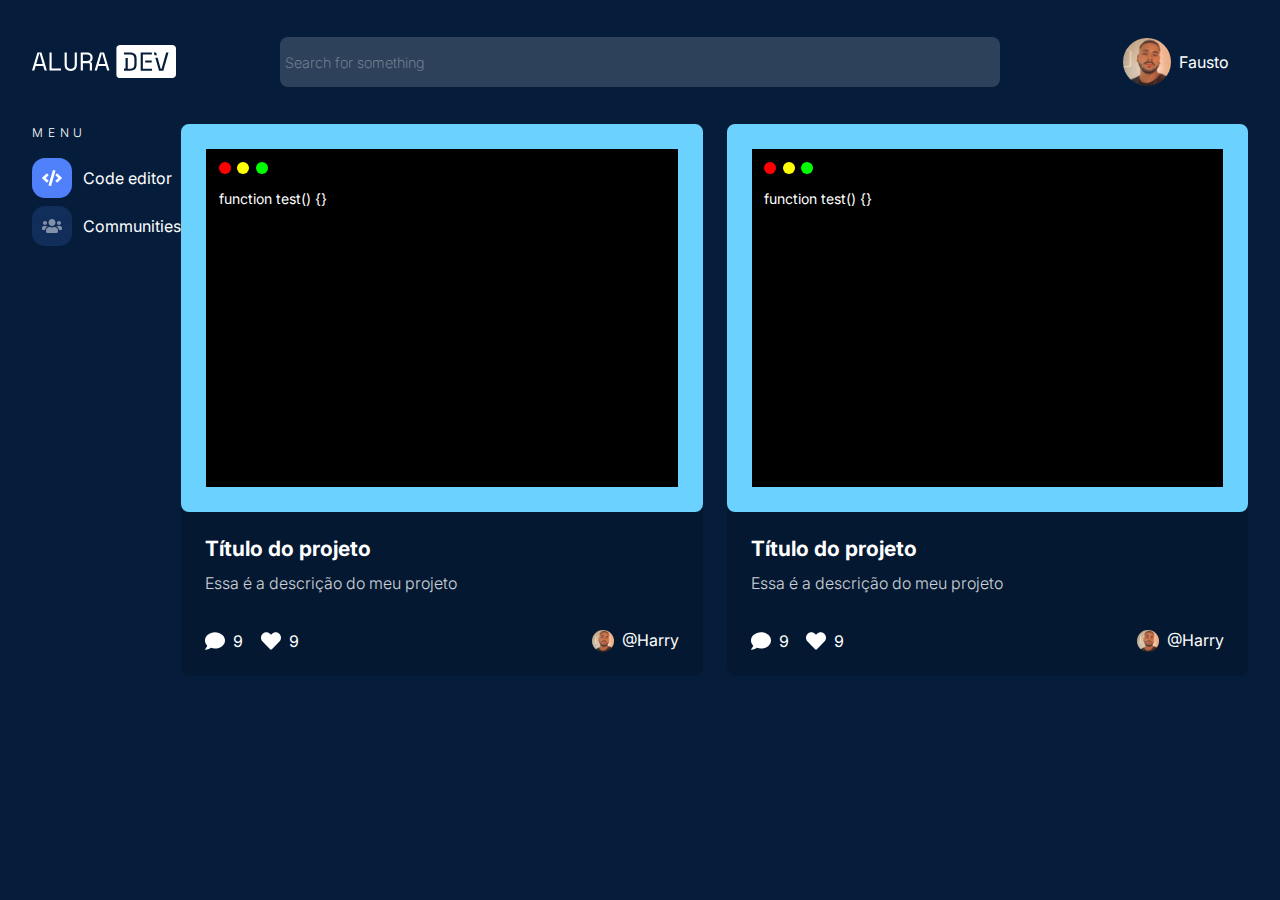
==== comunities.html @ 85c0c9a8 "Aula 2" ====
<!DOCTYPE html>
<html lang="en">
<head>
    <meta charset="UTF-8">
    <meta http-equiv="X-UA-Compatible" content="IE=edge">
    <meta name="viewport" content="width=device-width, initial-scale=1.0">
    <title>AluraDev - Comunidades</title>

    <link rel="stylesheet" href="styles/themesHighlight/dracula.css">

    <link rel="stylesheet" href="styles/global.css">
    <link rel="stylesheet" href="styles/header.css">
    <link rel="stylesheet" href="/styles/componentes/menu/index.css">
    <link rel="stylesheet" href="/styles/componentes/modal/index.css">
    <link rel="stylesheet" href="/styles/componentes/container-code/index.css">
    <link rel="stylesheet" href="/styles/pages/comunities.css">

    <link rel="preconnect" href="https://fonts.googleapis.com">
    <link rel="preconnect" href="https://fonts.gstatic.com" crossorigin>
    <link href="https://fonts.googleapis.com/css2?family=Inter:wght@200;300;400;700&display=swap" rel="stylesheet">
</head>
<body>
    <header>
        <h1 class="title">
            <img  src="/images/Logo.svg" alt="Logo">
        </h1>

        <form action="" id="searchForm">
            <label for="search" hidden></label>
            <input class="model-input hidden" name="search" type="search" placeholder="Search for something">
        </form>

        <div class="profile-container">
            <img class="profile-img hidden" src="/images/minhacara.jpg" alt="Profile Photo" class="hidden"/>
            <p class="hidden">Fausto</p>
            
            <button class="buscar"><img src="/images/icons/search.svg" alt="buscar item" class="icon-search"></button>
            <button class="sumario"><img src="/images/icons/sumario.svg" alt="mostrar sumario" class="icon-sumario"></button>
        </div>
    </header>

    <main>
        <aside>
            <nav class="menu hidden">
                <h2 class="category">menu</h2>
                <ul>
                    <li>
                        <a href="/">
                            <img src="/images/icons/icon_code.svg" alt="" class="selected">
                            Code editor
                        </a>
                    </li>
                    <li>
                        <a href="/comunities.html">
                            <img src="/images/icons/icon_users.svg" alt="">
                            Communities
                        </a>
                    </li>
                </ul>
            </nav>
        </aside>

        <div class="main">
            
            <div class="container">
                <div class="container-code">
                    <div class="header-code">
                        <div class="dot"></div>
                        <div class="dot"></div>
                        <div class="dot"></div>
                    </div>
    
                    <div class="main-code">
                        <code class="preview" contenteditable="true" aria-label="Code editor" spellcheck="false">function test() {}</code>
                    </div>
                </div>

                <div class="container-text">
                    <h3>Título do projeto</h3>

                    <p>Essa é a descrição do meu projeto</p>

                    <div class="text-icons">
                        <div class="flex-icons">
                            <div class="contain-flex"> 
                                <img src="/images/icons/icon_coment.svg" alt="">
                                <p>9</p>
                            </div>
        
                            <div class="contain-flex">
                                <img src="/images/icons/icon_favorite.svg" alt="">
                                <p>9</p>
                            </div>
                        </div>

                        <div class="contain-flex">
                            <img class="face-icon" src="/images/minhacara.jpg" alt="">
                            <p>@Harry</p>
                        </div>
                    </div>
                </div>
            </div>


            <div class="container">
                <div class="container-code">
                    <div class="header-code">
                        <div class="dot"></div>
                        <div class="dot"></div>
                        <div class="dot"></div>
                    </div>
    
                    <div class="main-code">
                        <code class="preview" contenteditable="true" aria-label="Code editor" spellcheck="false">function test() {}</code>
                    </div>
                </div>

                <div class="container-text">
                    <h3>Título do projeto</h3>

                    <p>Essa é a descrição do meu projeto</p>

                    <div class="text-icons">
                        <div class="flex-icons">
                            <div class="contain-flex"> 
                                <img src="/images/icons/icon_coment.svg" alt="">
                                <p>9</p>
                            </div>
        
                            <div class="contain-flex">
                                <img src="/images/icons/icon_favorite.svg" alt="">
                                <p>9</p>
                            </div>
                        </div>

                        <div class="contain-flex">
                            <img class="face-icon" src="/images/minhacara.jpg" alt="">
                            <p>@Harry</p>
                        </div>
                    </div>
                </div>
            </div>
            
        </div>


        <aside class="modal hidden">
            <nav class="menu">
                <ul>
                    <li>
                        <a href="/">
                            <img src="/images/icons/icon_code.svg" alt="" class="selected">
                            Code editor
                        </a>
                    </li>
                    <li>
                        <a href="/comunities.html">
                            <img src="/images/icons/icon_users.svg" alt="">
                            Communities
                        </a>
                    </li>
                </ul>
            </nav>
    
            <div class="line"></div>
    
            <div class="profile-container">
                <img class="profile-img" src="/images/minhacara.jpg" alt="Profile Photo" />
                <p>Fausto</p>
            </div>
        </aside>
    </main>

    <script src="/modal.js"></script>
</body>
</html>
---- styles/themesHighlight/dracula.css ----
/*!
  Theme: Darcula
  Author: jetbrains
  License: ~ MIT (or more permissive) [via base16-schemes-source]
  Maintainer: @highlightjs/core-team
  Version: 2021.05.0
*/

/*
  WARNING: DO NOT EDIT THIS FILE DIRECTLY.
  This theme file was auto-generated from the Base16 scheme darcula
  by the Highlight.js Base16 template builder.
  - https://github.com/highlightjs/base16-highlightjs
*/

/*
base00  #2b2b2b  Default Background
base01  #323232  Lighter Background (Used for status bars, line number and folding marks)
base02  #323232  Selection Background
base03  #606366  Comments, Invisibles, Line Highlighting
base04  #a4a3a3  Dark Foreground (Used for status bars)
base05  #a9b7c6  Default Foreground, Caret, Delimiters, Operators
base06  #ffc66d  Light Foreground (Not often used)
base07  #ffffff  Light Background (Not often used)
base08  #4eade5  Variables, XML Tags, Markup Link Text, Markup Lists, Diff Deleted
base09  #689757  Integers, Boolean, Constants, XML Attributes, Markup Link Url
base0A  #bbb529  Classes, Markup Bold, Search Text Background
base0B  #6a8759  Strings, Inherited Class, Markup Code, Diff Inserted
base0C  #629755  Support, Regular Expressions, Escape Characters, Markup Quotes
base0D  #9876aa  Functions, Methods, Attribute IDs, Headings
base0E  #cc7832  Keywords, Storage, Selector, Markup Italic, Diff Changed
base0F  #808080  Deprecated, Opening/Closing Embedded Language Tags, e.g. <?php ?>
*/

pre code.hljs {
  display: block;
  overflow-x: auto;
  padding: 1em;
}

code.hljs {
  padding: 3px 5px;
}

.hljs {
  color: #a9b7c6;
  background: #2b2b2b;
}

.hljs ::selection {
  color: #323232;
}

/* purposely do not highlight these things */
.hljs-formula,
.hljs-params,
.hljs-property {
}

/* base03 - #606366 -  Comments, Invisibles, Line Highlighting */
.hljs-comment {
  color: #606366;
}

/* base04 - #a4a3a3 -  Dark Foreground (Used for status bars) */
.hljs-tag {
  color: #a4a3a3;
}

/* base05 - #a9b7c6 -  Default Foreground, Caret, Delimiters, Operators */
.hljs-subst,
.hljs-punctuation,
.hljs-operator {
  color: #a9b7c6;
}

.hljs-operator {
  opacity: 0.7;
}

/* base08 - Variables, XML Tags, Markup Link Text, Markup Lists, Diff Deleted */
.hljs-bullet,
.hljs-variable,
.hljs-template-variable,
.hljs-selector-tag,
.hljs-name,
.hljs-deletion {
  color: #4eade5;
}

/* base09 - Integers, Boolean, Constants, XML Attributes, Markup Link Url */
.hljs-symbol,
.hljs-number,
.hljs-link,
.hljs-attr,
.hljs-variable.constant_,
.hljs-literal {
  color: #689757;
}

/* base0A - Classes, Markup Bold, Search Text Background */
.hljs-title,
.hljs-class .hljs-title,
.hljs-title.class_ {
  color: #bbb529;
}

.hljs-strong {
  font-weight: bold;
  color: #bbb529;
}

/* base0B - Strings, Inherited Class, Markup Code, Diff Inserted */
.hljs-code,
.hljs-addition,
.hljs-title.class_.inherited__,
.hljs-string {
  color: #6a8759;
}

/* base0C - Support, Regular Expressions, Escape Characters, Markup Quotes */
.hljs-built_in,
  .hljs-doctag, /* guessing */
  .hljs-quote,
  .hljs-keyword.hljs-atrule,
  .hljs-regexp {
  color: #629755;
}

/* base0D - Functions, Methods, Attribute IDs, Headings */
.hljs-function .hljs-title,
.hljs-attribute,
.ruby .hljs-property,
.hljs-title.function_,
.hljs-section {
  color: #9876aa;
}

/* base0E - Keywords, Storage, Selector, Markup Italic, Diff Changed */
.hljs-type,
  /* .hljs-selector-id, */
  /* .hljs-selector-class, */
  /* .hljs-selector-attr, */
  /* .hljs-selector-pseudo, */
  .hljs-template-tag,
  .diff .hljs-meta,
  .hljs-keyword {
  color: #cc7832;
}
.hljs-emphasis {
  color: #cc7832;
  font-style: italic;
}

/* base0F - Deprecated, Opening/Closing Embedded Language Tags, e.g. <?php ?> */
.hljs-meta,
  /*
    prevent top level .keyword and .string scopes
    from leaking into meta by accident
  */
  .hljs-meta .hljs-keyword,
  .hljs-meta .hljs-string {
  color: #808080;
}

.hljs-meta .hljs-keyword,
  /* for v10 compatible themes */
  .hljs-meta-keyword {
  font-weight: bold;
}
---- styles/global.css ----
* {
  vertical-align: baseline;
  font-weight: 400;
  font-family: "Inter", sans-serif;
  font-style: inherit;
  font-size: 100%;
  list-style: none;
  border: 0 none;
  outline: 0;
  padding: 0;
  margin: 0;
  box-sizing: border-box;

  text-decoration: none;
}

body {
  width: 100%;
  height: 100%;
  background: #051d3b;
}

input,
p,
a,
h2,
legend,
button,
textarea,
code,
h3,
h4,
h5 {
  color: #ffffff;
}

button {
  cursor: pointer;
}

option {
  color: #000000;
}

.model-input {
  min-height: 50px;
  background-color: rgba(255, 255, 255, 0.16);
  border-radius: 8px;
  width: 100%;
  padding: 0 0.3rem;
}

.model-input::placeholder,
select {
  font-size: 0.9rem;
  font-weight: 200;
  color: #ffffffff;
  opacity: 0.4;
}

.model-input:focus {
  background-color: rgba(255, 255, 255, 0.24);
}

.category {
  font-size: 12px;
  line-height: 18px;
  text-transform: uppercase;
  letter-spacing: 0.4em;
  font-weight: 300;
}

@media screen and (max-width: 1025px) {
  main .hidden {
    display: none;
  }
}
---- styles/header.css ----
header {
  height: 60px;
  margin: 32px;

  display: flex;
  justify-content: space-between;
  align-items: center;
  text-align: center;
  gap: 2rem;
}

header .title {
  display: flex;
  justify-content: flex-start;
}

header .title img {
  width: 9rem;
}

.profile-container {
  width: 144px;
  padding: 0.5rem;
  border-radius: 8px;
  display: flex;
  align-items: center;
  justify-content: center;
  gap: 0.5em;
}

.profile-container:hover {
  background: rgba(255, 255, 255, 0.08);
}

.profile-container .profile-img {
  width: 3rem;
  border-radius: 50%;
}

.profile-container button {
  background: #051d3b;
  display: none;
}

.profile-container button img {
  padding: 0.9rem;
  border-radius: 16px;
}

.profile-container button:hover img {
  background: rgba(80, 129, 251, 0.08);
}

.profile-container button:active img {
  background: rgba(80, 129, 251, 0.16);
}

header #searchForm {
  margin: 0 2rem;
  flex: 0.9;
}

@media screen and (max-width: 1025px) {
  header {
    margin: 1rem;
  }

  .profile-container {
    flex: 0;
    margin-right: 1rem;
    gap: 1.2rem;
  }

  .profile-container:hover {
    background: #051d3b;
  }

  .profile-container img {
    height: 100%;
    width: auto;
    border-radius: 0;
  }

  .profile-container button + button {
    display: block;
  }

  .profile-container .hidden {
    display: none;
  }
}

@media screen and (max-width: 580px) {
  header .hidden {
    display: none;
  }

  .profile-container button {
    display: block;
  }
}
---- styles/componentes/menu/index.css ----
.menu {
  display: flex;
  justify-content: flex-start;
  flex-direction: column;

  gap: 0.5rem;
}

.menu li a {
  display: flex;
  align-items: center;
  text-align: center;
  margin: 0.5rem 0;
}

.menu li a > img {
  padding: 0.5rem;
  margin-right: 0.7rem;
  background: rgba(80, 129, 251, 0.16);
  border-radius: 13px;
}
.menu li a > .selected {
  background: #5081fb;
}

.menu li a > img:hover {
  background: rgba(80, 129, 251, 0.64);
}
---- styles/componentes/modal/index.css ----
.modal.hidden {
  display: none;
}

.modal {
  display: none;
  height: 83%;
  width: 15.8rem;
  border-radius: 8px;
  padding: 1.5rem;

  flex-direction: column;
  position: fixed;
  right: 32px;

  background-color: rgba(45, 65, 91, 1);
}

.modal .profile-container {
  width: 100%;
  justify-content: flex-start;
}

.modal .line {
  margin: 1rem;
  border: 0.1px solid rgba(255, 255, 255, 1);
}

@media screen and (max-width: 1025px) {
  .modal {
    display: flex;
  }
}
---- styles/componentes/container-code/index.css ----
.container-code {
  width: 100%;
  height: auto;
  border: 25px solid #6bd1ff;
  border-radius: 8px;
  padding: 0.8rem;
  background: #000000;

  text-align: left;
}

.container-code .header-code {
  display: flex;
  gap: 0.4rem;
}

.container-code .header-code .dot {
  height: 12px;
  width: 12px;
  border-radius: 50%;
}

.container-code .header-code .dot:nth-child(1) {
  background: #ff0000;
}

.container-code .header-code .dot:nth-child(2) {
  background: #ffff00;
}

.container-code .header-code .dot:nth-child(3) {
  background: #00ff00;
}

.container-code .main-code {
  width: 100%;
  height: 300px;
  padding-top: 1rem;

  font-size: 14px;
}

.container-code .main-code .preview {
  display: block;
  height: 100%;
  border-radius: 7px;
  white-space: pre-wrap;
}
---- styles/pages/comunities.css ----
main {
  display: flex;
  margin: 2rem;
}

.main {
  height: 100%;
  width: 100%;

  display: grid;
  grid-template-columns: 1fr 1fr;
  gap: 1.5rem;
}

.main .container {
  background: rgba(0, 0, 0, 0.16);
  height: 100%;
  border-radius: 8px;
}

.main .container .container-text {
  display: flex;
  flex-direction: column;
  gap: 0.8rem;
  padding: 1.5rem;
}

.main .container .container-text > h3 {
  font-size: 21px;
  font-weight: 700;
}

.main .container .container-text > p {
  opacity: 0.8;
  font-weight: 300;
}

.main .container .container-text .text-icons {
  margin-top: 1.5rem;

  display: flex;
  justify-content: space-between;
  align-items: center;
  text-align: center;
}

.main .container .container-text .text-icons .contain-flex {
  display: flex;
  gap: 0.5rem;
}

.main .container .container-text .text-icons .contain-flex .face-icon {
  max-height: 22px;
  border-radius: 50%;
}

.main .container .container-text .text-icons .flex-icons {
  display: flex;
  gap: 1.1rem;
}
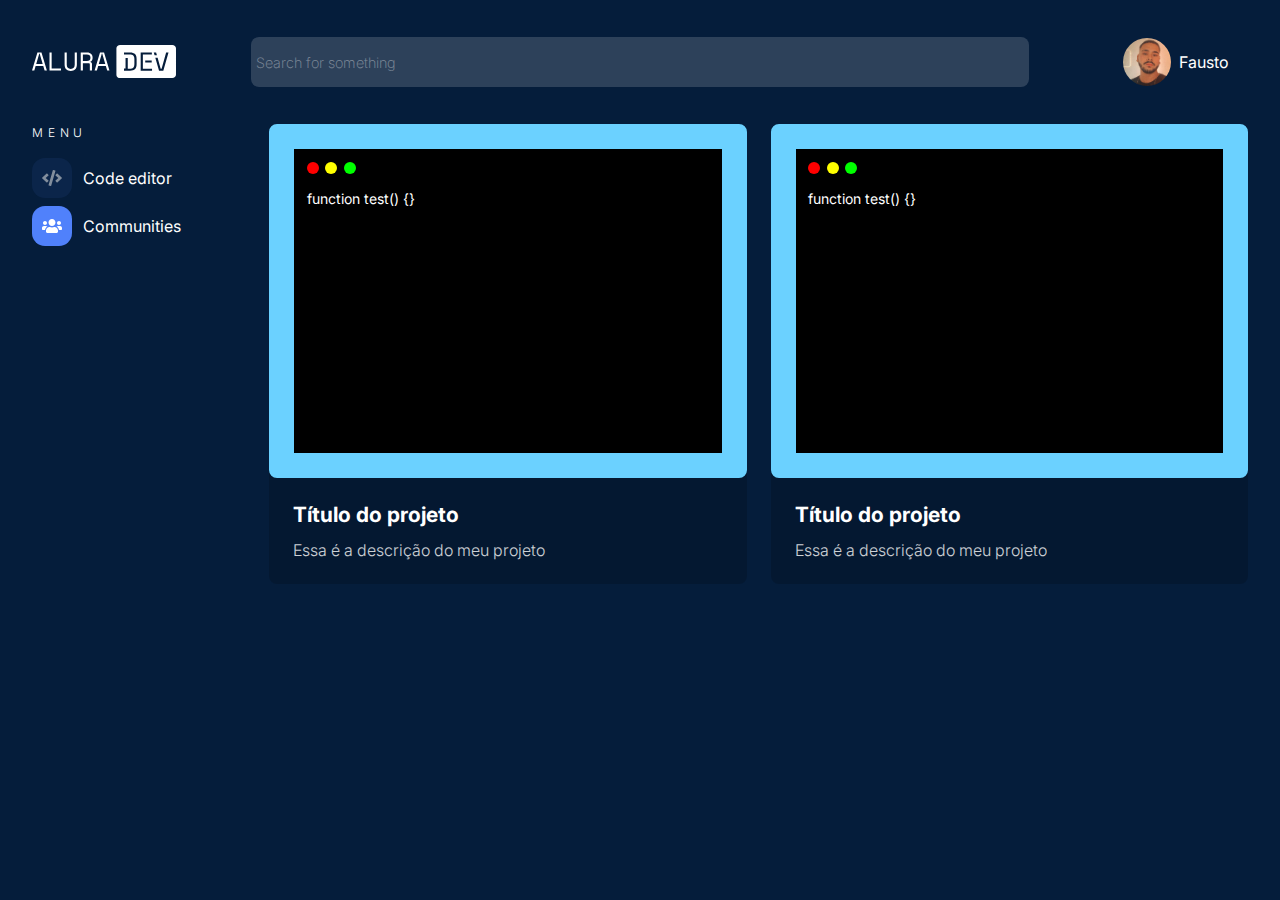
==== commit 7c771566: "Finish page 2" ====
--- a/comunities.html
+++ b/comunities.html
@@ -40,19 +40,19 @@
     </header>
 
     <main>
-        <aside>
+        <aside class="menu-aside">
             <nav class="menu hidden">
                 <h2 class="category">menu</h2>
                 <ul>
                     <li>
                         <a href="/">
-                            <img src="/images/icons/icon_code.svg" alt="" class="selected">
+                            <img src="/images/icons/icon_code.svg" alt="">
                             Code editor
                         </a>
                     </li>
                     <li>
                         <a href="/comunities.html">
-                            <img src="/images/icons/icon_users.svg" alt="">
+                            <img src="/images/icons/icon_users.svg" alt="" class="selected">
                             Communities
                         </a>
                     </li>
@@ -61,46 +61,6 @@
         </aside>
 
         <div class="main">
-            
-            <div class="container">
-                <div class="container-code">
-                    <div class="header-code">
-                        <div class="dot"></div>
-                        <div class="dot"></div>
-                        <div class="dot"></div>
-                    </div>
-    
-                    <div class="main-code">
-                        <code class="preview" contenteditable="true" aria-label="Code editor" spellcheck="false">function test() {}</code>
-                    </div>
-                </div>
-
-                <div class="container-text">
-                    <h3>Título do projeto</h3>
-
-                    <p>Essa é a descrição do meu projeto</p>
-
-                    <div class="text-icons">
-                        <div class="flex-icons">
-                            <div class="contain-flex"> 
-                                <img src="/images/icons/icon_coment.svg" alt="">
-                                <p>9</p>
-                            </div>
-        
-                            <div class="contain-flex">
-                                <img src="/images/icons/icon_favorite.svg" alt="">
-                                <p>9</p>
-                            </div>
-                        </div>
-
-                        <div class="contain-flex">
-                            <img class="face-icon" src="/images/minhacara.jpg" alt="">
-                            <p>@Harry</p>
-                        </div>
-                    </div>
-                </div>
-            </div>
-
 
             <div class="container">
                 <div class="container-code">
@@ -122,15 +82,17 @@
 
                     <div class="text-icons">
                         <div class="flex-icons">
-                            <div class="contain-flex"> 
+                            <button class="contain-flex"> 
                                 <img src="/images/icons/icon_coment.svg" alt="">
                                 <p>9</p>
-                            </div>
-        
-                            <div class="contain-flex">
-                                <img src="/images/icons/icon_favorite.svg" alt="">
+                            </button>
+                            
+                            <button class="contain-flex btn-favorite">
+                                <svg width="20" height="18" viewBox="0 0 20 18" fill="none" xmlns="http://www.w3.org/2000/svg">
+                                    <path class="icon-favorite" d="M18.0587 1.44659C15.9181 -0.377597 12.7346 -0.0494787 10.7698 1.97783L10.0003 2.77078L9.23077 1.97783C7.26987 -0.0494787 4.08243 -0.377597 1.94185 1.44659C-0.51123 3.5403 -0.640134 7.29804 1.55514 9.56752L9.11359 17.3721C9.60186 17.876 10.3948 17.876 10.8831 17.3721L18.4415 9.56752C20.6407 7.29804 20.5118 3.5403 18.0587 1.44659Z" fill="white"/>
+                                </svg>
                                 <p>9</p>
-                            </div>
+                            </button>
                         </div>
 
                         <div class="contain-flex">
@@ -140,22 +102,61 @@
                     </div>
                 </div>
             </div>
-            
+
+            <div class="container">
+                <div class="container-code">
+                    <div class="header-code">
+                        <div class="dot"></div>
+                        <div class="dot"></div>
+                        <div class="dot"></div>
+                    </div>
+    
+                    <div class="main-code">
+                        <code class="preview" contenteditable="true" aria-label="Code editor" spellcheck="false">function test() {}</code>
+                    </div>
+                </div>
+
+                <div class="container-text">
+                    <h3>Título do projeto</h3>
+
+                    <p>Essa é a descrição do meu projeto</p>
+
+                    <div class="text-icons">
+                        <div class="flex-icons">
+                            <button class="contain-flex"> 
+                                <img src="/images/icons/icon_coment.svg" alt="">
+                                <p>9</p>
+                            </button>
+                            
+                            <button class="contain-flex btn-favorite">
+                                <svg width="20" height="18" viewBox="0 0 20 18" fill="none" xmlns="http://www.w3.org/2000/svg">
+                                    <path class="icon-favorite" d="M18.0587 1.44659C15.9181 -0.377597 12.7346 -0.0494787 10.7698 1.97783L10.0003 2.77078L9.23077 1.97783C7.26987 -0.0494787 4.08243 -0.377597 1.94185 1.44659C-0.51123 3.5403 -0.640134 7.29804 1.55514 9.56752L9.11359 17.3721C9.60186 17.876 10.3948 17.876 10.8831 17.3721L18.4415 9.56752C20.6407 7.29804 20.5118 3.5403 18.0587 1.44659Z" fill="white"/>
+                                </svg>
+                                <p>9</p>
+                            </button>
+                        </div>
+
+                        <div class="contain-flex">
+                            <img class="face-icon" src="/images/minhacara.jpg" alt="">
+                            <p>@Harry</p>
+                        </div>
+                    </div>
+                </div>
+            </div>
         </div>
-
 
         <aside class="modal hidden">
             <nav class="menu">
                 <ul>
                     <li>
                         <a href="/">
-                            <img src="/images/icons/icon_code.svg" alt="" class="selected">
+                            <img src="/images/icons/icon_code.svg" alt="">
                             Code editor
                         </a>
                     </li>
                     <li>
                         <a href="/comunities.html">
-                            <img src="/images/icons/icon_users.svg" alt="">
+                            <img src="/images/icons/icon_users.svg" alt="" class="selected">
                             Communities
                         </a>
                     </li>
@@ -171,6 +172,7 @@
         </aside>
     </main>
 
-    <script src="/modal.js"></script>
+    <script src="scripts/modal.js"></script>
+    <script src="scripts/comunities.js"></script>
 </body>
 </html>--- a/styles/global.css
+++ b/styles/global.css
@@ -10,7 +10,7 @@
   padding: 0;
   margin: 0;
   box-sizing: border-box;
-
+  background: none repeat scroll 0 0 transparent;
   text-decoration: none;
 }
 
@@ -71,7 +71,7 @@
 }
 
 @media screen and (max-width: 1025px) {
-  main .hidden {
+  .menu-aside {
     display: none;
   }
 }
--- a/styles/header.css
+++ b/styles/header.css
@@ -6,7 +6,6 @@
   justify-content: space-between;
   align-items: center;
   text-align: center;
-  gap: 2rem;
 }
 
 header .title {
@@ -98,4 +97,8 @@
   .profile-container button {
     display: block;
   }
+
+  header .title img {
+    width: 8rem;
+  }
 }
--- a/styles/componentes/menu/index.css
+++ b/styles/componentes/menu/index.css
@@ -18,9 +18,12 @@
   margin-right: 0.7rem;
   background: rgba(80, 129, 251, 0.16);
   border-radius: 13px;
+
+  opacity: 0.5;
 }
 .menu li a > .selected {
   background: #5081fb;
+  opacity: 1;
 }
 
 .menu li a > img:hover {
--- a/styles/componentes/container-code/index.css
+++ b/styles/componentes/container-code/index.css
@@ -7,6 +7,7 @@
   background: #000000;
 
   text-align: left;
+  flex: 1;
 }
 
 .container-code .header-code {
@@ -34,7 +35,6 @@
 
 .container-code .main-code {
   width: 100%;
-  height: 300px;
   padding-top: 1rem;
 
   font-size: 14px;
@@ -46,3 +46,13 @@
   border-radius: 7px;
   white-space: pre-wrap;
 }
+
+@media screen and (max-width: 1025px) {
+  .container-code {
+    flex: 0;
+  }
+
+  .container-code .main-code {
+    height: 300px;
+  }
+}
--- a/styles/pages/comunities.css
+++ b/styles/pages/comunities.css
@@ -1,5 +1,6 @@
 main {
   display: flex;
+  gap: 5.5rem;
   margin: 2rem;
 }
 
@@ -14,14 +15,22 @@
 
 .main .container {
   background: rgba(0, 0, 0, 0.16);
-  height: 100%;
+  height: 460px;
   border-radius: 8px;
+
+  display: flex;
+  flex-direction: column;
+}
+
+.main .container .container-code {
+  flex: 1;
 }
 
 .main .container .container-text {
   display: flex;
   flex-direction: column;
   gap: 0.8rem;
+
   padding: 1.5rem;
 }
 
@@ -36,17 +45,32 @@
 }
 
 .main .container .container-text .text-icons {
-  margin-top: 1.5rem;
+  margin-top: 1rem;
 
-  display: flex;
+  display: none;
   justify-content: space-between;
   align-items: center;
   text-align: center;
 }
 
+.main .container .container-text:hover .text-icons {
+  display: flex;
+}
+
 .main .container .container-text .text-icons .contain-flex {
   display: flex;
   gap: 0.5rem;
+
+  padding: 0.5rem;
+  border-radius: 8px;
+}
+
+.main .container .container-text .text-icons .contain-flex:hover {
+  background: rgba(255, 255, 255, 0.08);
+}
+
+.main .container .container-text .text-icons .contain-flex:active {
+  background: rgba(255, 255, 255, 0.16);
 }
 
 .main .container .container-text .text-icons .contain-flex .face-icon {
@@ -56,5 +80,24 @@
 
 .main .container .container-text .text-icons .flex-icons {
   display: flex;
-  gap: 1.1rem;
+  gap: 0.5rem;
 }
+
+.main
+  .container
+  .container-text
+  .text-icons
+  .btn-favorite:checked
+  .icon-favorite {
+  fill: #ff0000;
+}
+
+@media screen and (max-width: 1025px) {
+  .main {
+    grid-template-columns: 1fr;
+  }
+
+  .main .container {
+    height: 100%;
+  }
+}
